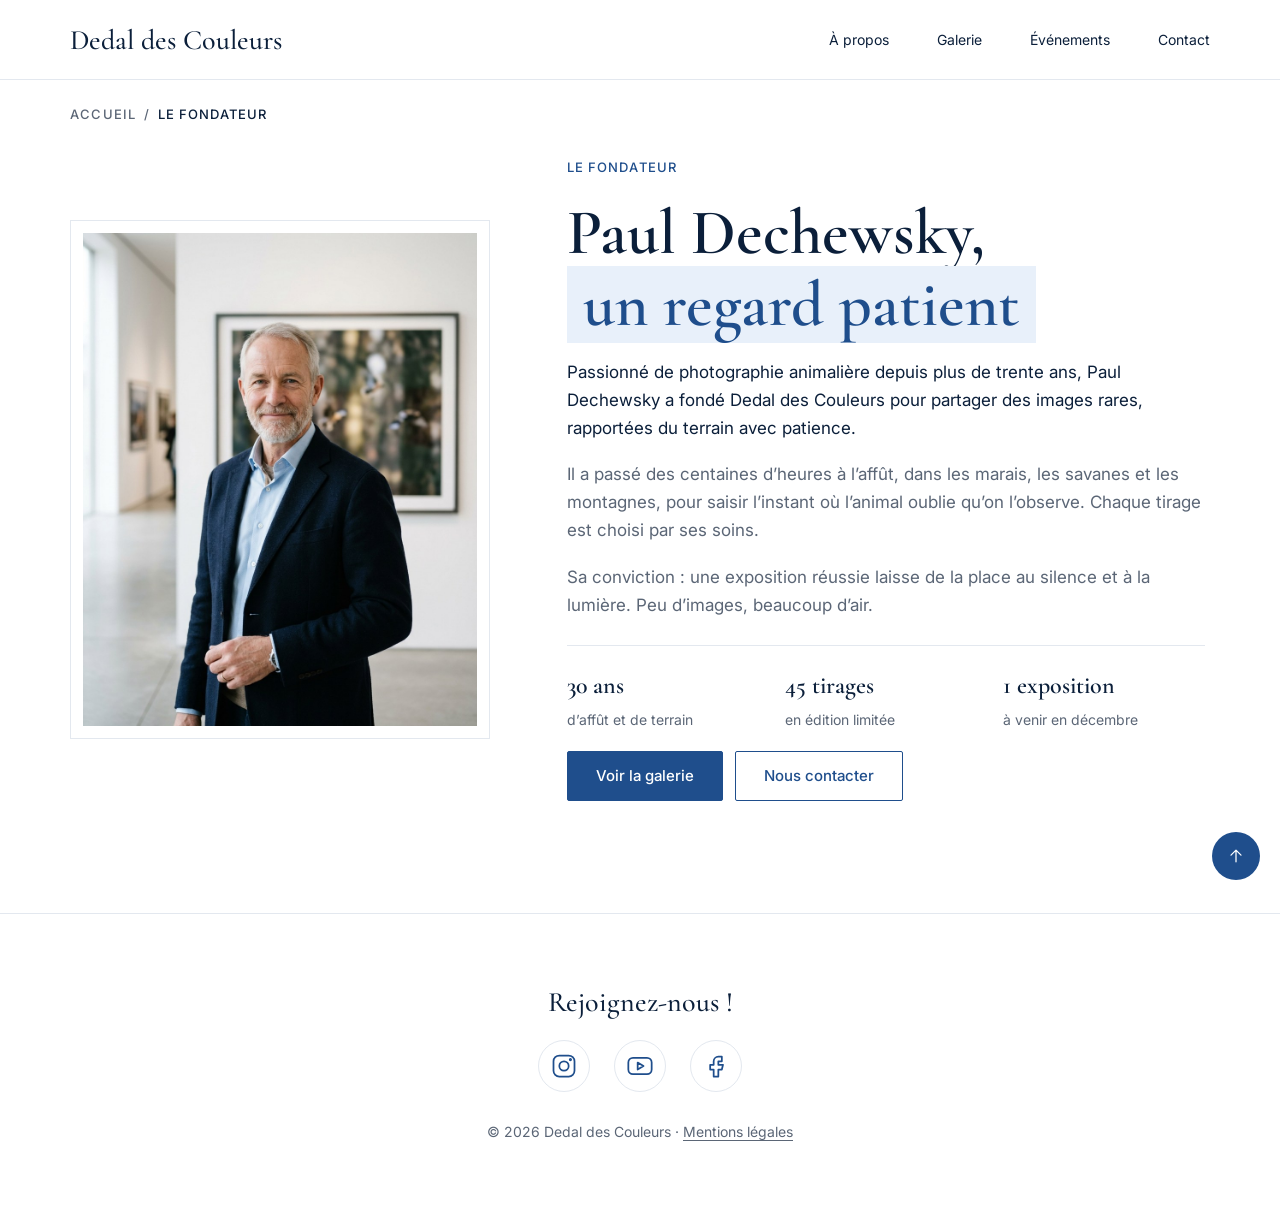
==== fondateur.html @ 8158e6a0 "Add files via upload" ====
<!DOCTYPE html>
<html lang="fr">
<head>
  <meta charset="utf-8">
  <meta name="viewport" content="width=device-width, initial-scale=1">
  <title>Paul Dechewsky, le fondateur · Dedal des Couleurs</title>
  <link rel="canonical" href="https://flo06000.github.io/dedal-des-couleurs/fondateur.html">
  <meta name="description" content="Paul Dechewsky, fondateur de la galerie Dedal des Couleurs : son regard, sa démarche, son exposition à venir.">
  <meta name="theme-color" content="#FFFFFF">
  <meta property="og:title" content="Paul Dechewsky, le fondateur · Dedal des Couleurs">
  <meta property="og:image" content="images/paul-dechewsky.jpg">
  <link rel="icon" href="data:image/svg+xml,%3Csvg%20xmlns='http://www.w3.org/2000/svg'%20viewBox='0%200%2032%2032'%3E%3Crect%20width='32'%20height='32'%20fill='%231F4E8C'/%3E%3Ctext%20x='16'%20y='23'%20font-size='20'%20text-anchor='middle'%20fill='white'%20font-family='Georgia'%3ED%3C/text%3E%3C/svg%3E">
  <link rel="preconnect" href="https://fonts.googleapis.com">
  <link rel="preconnect" href="https://fonts.gstatic.com" crossorigin>
  <link href="https://fonts.googleapis.com/css2?family=Cormorant+Garamond:wght@500;600&family=Inter:wght@400;500&display=swap" rel="stylesheet">
  <!-- 🎨 Le style (couleurs, polices, responsive, effets) est ici, dans cette page -->
  <link rel="stylesheet" href="css/photo.css">
  <link rel="stylesheet" href="css/fondateur.css">
  <script src="js/main.js"></script>
</head>
<body>
  <a class="skip-link" href="#contenu">Aller au contenu</a>
  <div class="progress" aria-hidden="true"></div>

  <header class="site-header">
    <div class="container header-inner">
      <a class="logo" href="index.html#accueil">Dedal des Couleurs</a>
      <a class="menu-toggle" href="#menu" aria-label="Ouvrir le menu"><span></span><span></span><span></span></a>
      <nav id="menu" class="nav" aria-label="Navigation principale">
        <a class="menu-close" href="#contenu" aria-label="Fermer le menu"><svg class="icon" viewBox="0 0 24 24" aria-hidden="true"><path d="M6 6l12 12M18 6L6 18"/></svg></a>
        <ul>
          <li><a href="index.html#a-propos">À propos</a></li>
          <li><a href="index.html#galerie" >Galerie</a></li>
          <li><a href="index.html#evenements">Événements</a></li>
          <li><a href="index.html#contact">Contact</a></li>
        </ul>
      </nav>
    </div>
  </header>

  <main id="contenu">
    <div class="container">
      <nav class="breadcrumb" aria-label="Fil d’Ariane">
        <a href="index.html#fondateur">Accueil</a><span aria-hidden="true">/</span><span aria-current="page">Le fondateur</span>
      </nav>
    </div>

    <section class="section section--detail">
      <div class="container founder">
        <figure class="founder__media">
          <img src="images/paul-dechewsky.jpg" width="928" height="1152" alt="Portrait de Paul Dechewsky dans la galerie">
        </figure>

        <div class="founder__text">
          <p class="label">Le fondateur</p>
          <h1>Paul Dechewsky, <span class="mark">un regard patient</span></h1>
          <p class="lead">Passionné de photographie animalière depuis plus de trente ans, Paul Dechewsky a fondé Dedal des Couleurs pour partager des images rares, rapportées du terrain avec patience.</p>
          <p>Il a passé des centaines d’heures à l’affût, dans les marais, les savanes et les montagnes, pour saisir l’instant où l’animal oublie qu’on l’observe. Chaque tirage est choisi par ses soins.</p>
          <p>Sa conviction : une exposition réussie laisse de la place au silence et à la lumière. Peu d’images, beaucoup d’air.</p>

          <ul class="facts">
            <li><strong>30 ans</strong><span>d’affût et de terrain</span></li>
            <li><strong>45 tirages</strong><span>en édition limitée</span></li>
            <li><strong>1 exposition</strong><span>à venir en décembre</span></li>
          </ul>

          <p class="founder__cta"><a class="btn btn--primary" href="index.html#galerie">Voir la galerie</a> <a class="btn btn--secondary" href="index.html#contact">Nous contacter</a></p>
        </div>
      </div>
    </section>
  </main>

  <footer class="site-footer">
    <div class="container">
      <h3>Rejoignez-nous !</h3>
      <ul class="social">
        <li><a href="#" aria-label="Instagram"><svg class="icon icon--lg" viewBox="0 0 24 24"><rect x="3" y="3" width="18" height="18" rx="5"/><circle cx="12" cy="12" r="4"/><circle cx="17.5" cy="6.5" r=".6"/></svg></a></li>
        <li><a href="#" aria-label="YouTube"><svg class="icon icon--lg" viewBox="0 0 24 24"><rect x="2" y="5" width="20" height="14" rx="4"/><path d="M10 9l5 3-5 3z"/></svg></a></li>
        <li><a href="#" aria-label="Facebook"><svg class="icon icon--lg" viewBox="0 0 24 24"><path d="M14 8h3V4h-3a4 4 0 00-4 4v3H7v4h3v6h4v-6h3l1-4h-4V8z"/></svg></a></li>
      </ul>
      <p class="legal">© 2026 Dedal des Couleurs · <a href="#">Mentions légales</a></p>
    </div>
  </footer>

  <a class="to-top" href="#top" aria-label="Retour en haut"><svg class="icon" viewBox="0 0 24 24" aria-hidden="true"><path d="M12 19V5M6 11l6-6 6 6"/></svg></a>

</body>
</html>
---- css/photo.css ----
/* ==========================================================================
   DEDAL DES COULEURS — feuille de style
   Direction artistique : "Lumière & Horizon" (fond blanc, touches de bleu)
   --------------------------------------------------------------------------
   Sommaire
   1. Variables de la charte graphique
   2. Base
   3. Composants (boutons, tags, icônes)
   4. En-tête et navigation
   5. Sections de la page d'accueil
   6. Page détail d'une photographie
   7. Pied de page, retour en haut, barre de progression
   8. Animations
   9. MEDIA QUERIES (responsive)
   ========================================================================== */

/* ---------- 1. VARIABLES ---------- */
:root {
  /* Couleurs */
  --white: #FFFFFF;
  --brume: #F6F9FD;
  --nuit: #0B1F3A;
  --blue: #1F4E8C;
  --sky: #A9C4E8;
  --pale: #E8F0FA;
  --grey: #5B6676;
  --line: #E3E8EF;
  --error: #B42318;

  /* Typographies */
  --font-title: "Cormorant Garamond", "Cormorant", Georgia, "Times New Roman", serif;
  --font-text: "Inter", system-ui, -apple-system, "Segoe UI", Roboto, Helvetica, Arial, sans-serif;

  /* Tailles fluides (min, valeur qui s'adapte à l'écran, max) */
  --fs-h1: clamp(2.5rem, 1.6rem + 3.6vw, 4rem);      /* 40 → 64 px */
  --fs-h2: clamp(1.75rem, 1.2rem + 2.2vw, 2.5rem);   /* 28 → 40 px */
  --fs-h3: clamp(1.375rem, 1.15rem + 0.9vw, 1.75rem);/* 22 → 28 px */
  --fs-body: clamp(1rem, 0.96rem + 0.15vw, 1.0625rem);/* 16 → 17 px */

  /* Espacements (échelle de la charte : 4 8 16 24 32 48 64 96 128) */
  --pad: clamp(20px, 5.5vw, 80px);                   /* marges latérales */
  --section-y: clamp(56px, 9vw, 112px);              /* espace vertical des sections */
  --header-h: 64px;

  --ease: cubic-bezier(.22, .61, .36, 1);
}

/* ---------- 2. BASE ---------- */
*, *::before, *::after { box-sizing: border-box; }

html {
  scroll-behavior: auto;   /* saut direct à la section, sans défilement animé */
  -webkit-text-size-adjust: 100%;
}

body {
  margin: 0;
  background: var(--white);
  color: var(--nuit);
  font-family: var(--font-text);
  font-size: var(--fs-body);
  line-height: 1.65;
  text-rendering: optimizeLegibility;
}
body:has(#menu:target) { overflow: hidden; }
.sr-only { position: absolute; width: 1px; height: 1px; margin: -1px; padding: 0; overflow: hidden; clip-path: inset(50%); white-space: nowrap; border: 0; }

img { display: block; max-width: 100%; height: auto; }
a { color: inherit; text-decoration: none; }
ul { margin: 0; padding: 0; list-style: none; }
h1, h2, h3, p, figure, dl, dd { margin: 0; }
button, input, textarea, label { font: inherit; color: inherit; }
button { cursor: pointer; }
mark { background: var(--pale); color: var(--blue); padding: 0 .35em; }

h1, h2, h3 {
  font-family: var(--font-title);
  font-weight: 500;
  line-height: 1.12;
  color: var(--nuit);
  text-wrap: balance;
}
h1 { font-size: var(--fs-h1); font-weight: 600; }
h2 { font-size: var(--fs-h2); }
h3 { font-size: var(--fs-h3); line-height: 1.2; }

:focus-visible { outline: 2px solid var(--blue); outline-offset: 3px; }

.container { width: min(100% - 2 * var(--pad), 1280px); margin-inline: auto; }

.label {
  font-size: .8125rem;
  font-weight: 500;
  letter-spacing: .08em;
  text-transform: uppercase;
  color: var(--blue);
}
.label--grey { color: var(--grey); }

.lead { max-width: 62ch; color: var(--grey); }
.center { display: flex; justify-content: center; margin-top: clamp(32px, 5vw, 56px); }

.skip-link {
  position: fixed; left: 16px; top: -60px; z-index: 300;
  background: var(--blue); color: var(--white); padding: 10px 16px; border-radius: 2px;
  transition: top .2s;
}
.skip-link:focus { top: 16px; }

/* ---------- 3. COMPOSANTS ---------- */
.icon {
  width: 20px; height: 20px; flex: none;
  fill: none; stroke: currentColor; stroke-width: 1.5;
  stroke-linecap: round; stroke-linejoin: round;
}
.icon--lg { width: 28px; height: 28px; }
.icon--xl { width: 48px; height: 48px; stroke-width: 1.25; }

/* Boutons : le fond se remplit en glissant au survol */
.btn {
  display: inline-flex; align-items: center; justify-content: center; gap: 12px;
  padding: 14px 28px;
  border: 1px solid var(--blue);
  border-radius: 2px;
  font-size: .9375rem; font-weight: 500; line-height: 20px;
  background-repeat: no-repeat; background-position: left center; background-size: 0% 100%;
  transition: background-size .45s var(--ease), color .3s, border-color .3s;
}
.btn .icon { transition: transform .35s var(--ease); }
.btn--primary {
  background-color: var(--blue); color: var(--white);
  background-image: linear-gradient(var(--nuit), var(--nuit));
}
.btn--secondary {
  background-color: transparent; color: var(--blue);
  background-image: linear-gradient(var(--blue), var(--blue));
}
.btn--block { width: 100%; }

/* Tags de filtre */
.filters { display: flex; flex-wrap: wrap; gap: 8px; margin-bottom: clamp(32px, 5vw, 48px); }
.tag {
  padding: 8px 12px;
  background: var(--white); color: var(--grey);
  border: 1px solid var(--line); border-radius: 2px;
  font-size: .8125rem; line-height: 22px;
  transition: color .25s, border-color .25s, background-color .25s;
}
.tag { display: inline-block; cursor: pointer; }
#f-all:checked ~ .filters [for="f-all"],
#f-oiseaux:checked ~ .filters [for="f-oiseaux"],
#f-mammiferes:checked ~ .filters [for="f-mammiferes"],
#f-savane:checked ~ .filters [for="f-savane"],
#f-montagne:checked ~ .filters [for="f-montagne"] { background: var(--pale); border-color: var(--sky); color: var(--blue); }
.sr-only:focus-visible ~ .filters .tag { outline-offset: 2px; }
#f-all:focus-visible ~ .filters [for="f-all"],
#f-oiseaux:focus-visible ~ .filters [for="f-oiseaux"],
#f-mammiferes:focus-visible ~ .filters [for="f-mammiferes"],
#f-savane:focus-visible ~ .filters [for="f-savane"],
#f-montagne:focus-visible ~ .filters [for="f-montagne"],
#more:focus-visible ~ .center .btn { outline: 2px solid var(--blue); }

/* Filtrage de la galerie en CSS pur : on masque les cartes qui ne sont pas dans la catégorie choisie */
#f-oiseaux:checked ~ .grid .card:not(.c-oiseaux),
#f-mammiferes:checked ~ .grid .card:not(.c-mammiferes),
#f-savane:checked ~ .grid .card:not(.c-savane),
#f-montagne:checked ~ .grid .card:not(.c-montagne) { display: none; }

/* Les 3 dernières photos sont cachées jusqu'au clic sur « Voir toute la galerie » (ou si on filtre) */
.is-extra { display: none; }
#more:checked ~ .grid .is-extra,
#f-oiseaux:checked ~ .grid .is-extra.c-oiseaux,
#f-mammiferes:checked ~ .grid .is-extra.c-mammiferes,
#f-savane:checked ~ .grid .is-extra.c-savane,
#f-montagne:checked ~ .grid .is-extra.c-montagne { display: block; }
#f-all:not(:checked) ~ .center { display: none; }
.more-less { display: none; }
#more:checked ~ .center .more-all { display: none; }
#more:checked ~ .center .more-less { display: inline; }
.btn { cursor: pointer; }

/* ---------- 4. EN-TÊTE ET NAVIGATION ---------- */
.site-header {
  --hh: var(--header-h);
  position: sticky; top: 0; z-index: 100;
}
.site-header::before {            /* fond flouté (en pseudo-élément pour ne pas casser le menu mobile) */
  content: ""; position: absolute; inset: 0; z-index: -1;
  background: rgba(255, 255, 255, .92);
  -webkit-backdrop-filter: blur(10px); backdrop-filter: blur(10px);
  border-bottom: 1px solid var(--line);
}
.header-inner {
  display: flex; align-items: center; justify-content: space-between;
  height: var(--hh); transition: height .35s var(--ease);
}
.logo { position: relative; z-index: 110; font-family: var(--font-title); font-size: var(--fs-h3); font-weight: 500; color: var(--nuit); line-height: 1; }

.nav ul { display: flex; flex-direction: column; align-items: center; gap: 12px; }
.nav a {
  position: relative; display: inline-block; padding: 6px 0;
  font-size: .875rem; color: var(--nuit);
  transition: color .25s;
}
.nav a::after {                    /* soulignement bleu qui se dessine */
  content: ""; position: absolute; left: 0; right: 0; bottom: 0; height: 2px;
  background: var(--blue);
  transform: scaleX(0); transform-origin: left; transition: transform .4s var(--ease);
}
.nav a[aria-current] { color: var(--blue); }
.nav a[aria-current]::after { transform: scaleX(1); }

.menu-toggle {
  display: block; position: relative; z-index: 110;
  width: 44px; height: 44px; padding: 0;
}
.menu-toggle span {
  position: absolute; left: 10px; right: 10px; height: 1.5px; background: var(--nuit);
}
.menu-toggle span:nth-child(1) { top: 15px; }
.menu-toggle span:nth-child(2) { top: 21px; }
.menu-toggle span:nth-child(3) { top: 27px; }
/* Menu plein écran (mobile) : s'ouvre avec le lien #menu */
.nav {
  position: fixed; inset: 0; z-index: 120;
  display: none; align-items: center; justify-content: center;
  padding: calc(var(--header-h) + 24px) var(--pad) 48px;
  background: var(--white);
  overflow-y: auto;
}
.nav:target { display: flex; animation: fade .3s ease both; }
.nav .menu-close {
  display: grid; place-items: center; position: absolute; top: 10px; right: var(--pad);
  width: 44px; height: 44px; border: 1px solid var(--line); border-radius: 50%;
}
.nav a:not(.menu-close) {
  font-family: var(--font-title); font-size: clamp(2rem, 8vw, 2.75rem); font-weight: 500; padding: 8px 0;
}
.nav:target li { animation: fadeUp .5s var(--ease) both; }
.nav:target li:nth-child(2) { animation-delay: .07s; }
.nav:target li:nth-child(3) { animation-delay: .14s; }
.nav:target li:nth-child(4) { animation-delay: .21s; }
.nav .menu-close::after { display: none; }

/* ---------- 5. SECTIONS DE LA PAGE D'ACCUEIL ---------- */
section[id] { scroll-margin-top: 64px; }
.section { padding-block: var(--section-y); }
.section--tint { background: var(--brume); }

.section-head { margin-bottom: clamp(24px, 3vw, 32px); }
.section-head .rule { display: block; width: 40px; height: 2px; margin-top: 16px; background: var(--blue); }
.section-head--inline { margin-bottom: clamp(32px, 5vw, 48px); }
.section-head + .lead { margin-top: 0; margin-bottom: clamp(32px, 5vw, 48px); }

/* Hero */
.hero {
  position: relative; display: flex; align-items: flex-end;
  height: 70svh; min-height: 480px; max-height: 860px;
  overflow: hidden; background: var(--pale);
}
.hero__img {
  position: absolute; inset: 0; width: 100%; height: 100%; object-fit: cover;
  animation: kenburns 22s ease-in-out infinite alternate;
  will-change: transform;
}
/* Voile blanc pour garder le titre lisible, quelle que soit la photo.
   Si ta photo est très sombre, augmente les valeurs d'opacité (.95 / .6). */
.hero__veil {
  position: absolute; inset: 0;
  background:
    linear-gradient(to top, rgba(255,255,255,.95) 0%, rgba(255,255,255,.6) 38%, rgba(255,255,255,0) 72%);
}
.hero__content { position: relative; padding-bottom: clamp(40px, 8vw, 80px); }
.hero__content .label { margin-bottom: 16px; }
.hero__content h1 { margin-bottom: 32px; }
.hero__content .btn { width: 100%; }

.hero__scroll {
  display: none; position: absolute; right: var(--pad); bottom: 40px;
  width: 24px; height: 40px; border: 1.5px solid var(--blue); border-radius: 14px;
}
.hero__scroll span {
  position: absolute; left: 50%; top: 8px; width: 3px; height: 8px; margin-left: -1.5px;
  background: var(--blue); border-radius: 2px; animation: wheel 1.8s ease-in-out infinite;
}

/* À propos */
.pillars { display: grid; grid-template-columns: 1fr; gap: 40px; text-align: center; }
.pillar { display: flex; flex-direction: column; align-items: center; gap: 16px; }
.pillar .icon { color: var(--blue); transition: transform .5s var(--ease); }
.pillar h3 { margin-top: 4px; }
.pillar p { color: var(--grey); max-width: 34ch; }

/* Galerie */
.grid {
  display: grid; grid-template-columns: 1fr;
  gap: clamp(32px, 4vw, 48px) 24px; align-items: start;
}
.card a { display: block; }
.card__media {
  position: relative; overflow: hidden; margin-bottom: 16px; background: var(--pale);
}
.card--landscape .card__media, .card--portrait .card__media { aspect-ratio: 5 / 4; }
/* Les photos en hauteur sont présentées sur passe-partout bleu pâle, sans recadrage */
.card--portrait .card__media img { object-fit: contain; }
.card__media img {
  width: 100%; height: 100%; object-fit: cover;
  transition: transform 1s var(--ease);
}
.card__chip {
  position: absolute; left: 16px; bottom: 16px;
  padding: 8px 14px; background: var(--white); color: var(--blue);
  font-size: .8125rem; font-weight: 500; letter-spacing: .02em;
  opacity: 0; transform: translateY(8px);
  transition: opacity .35s, transform .35s var(--ease);
}
.card__title { transition: color .3s; }
.card__meta {
  margin-top: 4px; font-size: .8125rem; font-weight: 500;
  letter-spacing: .08em; text-transform: uppercase; color: var(--grey);
}

/* Événements */
.events { display: grid; grid-template-columns: 1fr; gap: clamp(24px, 3vw, 32px); align-items: start; }
.event { overflow: hidden; background: var(--brume); border: 1px solid var(--line); }
.event__media { overflow: hidden; aspect-ratio: 3 / 2; background: var(--pale); }
.event__media img { width: 100%; height: 100%; object-fit: cover; transition: transform 1s var(--ease); }
.event__body { padding: 24px; display: grid; gap: 8px; }
.event__body p { color: var(--grey); font-size: .875rem; }
.event__date { display: flex; align-items: center; gap: 8px; color: var(--nuit) !important; font-weight: 500; }
.event__date .icon { color: var(--blue); }

/* Contact */
.contact { display: grid; grid-template-columns: 1fr; gap: clamp(32px, 6vw, 96px); align-items: start; }
.contact__info { display: grid; gap: 24px; }
.contact__info li { display: flex; align-items: center; gap: 16px; }
.contact__info a { transition: color .25s; }
.bubble {
  display: grid; place-items: center; width: 48px; height: 48px; flex: none;
  border-radius: 50%; background: var(--pale); color: var(--blue);
  transition: background-color .3s, color .3s, transform .4s var(--ease);
}

.form { display: grid; gap: 20px; }
.form h3 { margin-bottom: 4px; }
.field { display: grid; gap: 6px; }
.field label { font-size: .8125rem; font-weight: 500; letter-spacing: .08em; text-transform: uppercase; color: var(--grey); }
.field input, .field textarea {
  width: 100%; padding: 14px 16px;
  background: var(--white); border: 1px solid var(--line); border-radius: 2px;
  font-size: 1rem; /* 16 px minimum : évite le zoom automatique sur iPhone */
  transition: border-color .25s, box-shadow .25s;
}
.field textarea { resize: vertical; min-height: 140px; }
.field input:focus, .field textarea:focus {
  outline: none; border-color: var(--blue); box-shadow: 0 0 0 3px var(--pale);
}
.field input:user-invalid, .field textarea:user-invalid { border-color: var(--error); box-shadow: 0 0 0 3px #FBE9E7; }
.form .btn { justify-self: stretch; }
.center .btn { width: 100%; }

/* ---------- 6. PAGE DÉTAIL D'UNE PHOTOGRAPHIE ---------- */
.breadcrumb {
  display: flex; flex-wrap: wrap; gap: 8px; padding-block: 24px 0;
  font-size: .6875rem; font-weight: 500; letter-spacing: .08em; text-transform: uppercase; color: var(--grey);
}
.breadcrumb a { transition: color .25s; }
.breadcrumb [aria-current] { color: var(--nuit); }
.section--detail { padding-top: clamp(24px, 3vw, 32px); }

.detail { display: grid; grid-template-columns: 1fr; gap: clamp(32px, 4vw, 48px); align-items: start; }
.detail__media { background: var(--pale); }
.detail__zoom { position: relative; display: block; width: 100%; cursor: zoom-in; overflow: hidden; }
.detail__zoom img {
  display: block; margin-inline: auto; width: auto; max-width: 100%; max-height: 78svh; height: auto;
  transition: transform 1s var(--ease);
}
.detail__zoom-chip {
  position: absolute; right: 16px; bottom: 16px; display: inline-flex; align-items: center; gap: 8px;
  padding: 8px 14px; background: var(--white); color: var(--blue); font-size: .8125rem; font-weight: 500;
  opacity: 0; transform: translateY(8px); transition: opacity .35s, transform .35s var(--ease);
}
.detail__info { display: grid; gap: 20px; position: static; top: 96px; }
.detail__info h1 { font-size: var(--fs-h2); }
.specs { margin: 8px 0 4px; }
.specs div { display: flex; justify-content: space-between; gap: 16px; padding: 12px 0; border-bottom: 1px solid var(--line); }
.specs dt { font-size: .875rem; color: var(--grey); }
.specs dd { font-size: .875rem; text-align: right; }

.pager { display: flex; flex-direction: column; align-items: flex-start; justify-content: space-between; gap: 16px; padding-top: 32px; font-size: .875rem; color: var(--blue); }
.pager a { position: relative; padding-block: 4px; }
.pager a::after {
  content: ""; position: absolute; left: 0; right: 0; bottom: 0; height: 1px; background: currentColor;
  transform: scaleX(0); transform-origin: left; transition: transform .4s var(--ease);
}
.similar { display: grid; grid-template-columns: repeat(2, 1fr); gap: 16px; }
.similar .card__title { font-size: 1.125rem; }
.similar .card__meta { font-size: .6875rem; }

/* Photo en grand (lightbox) : s'ouvre quand l'adresse se termine par #zoom (:target) */
.lightbox {
  display: none; position: fixed; inset: 0; z-index: 300;
  place-items: center; background: rgba(255, 255, 255, .98);
}
.lightbox:target { display: grid; animation: fade .3s ease both; }
.lightbox__bg { position: absolute; inset: 0; cursor: zoom-out; }
.lightbox img { position: relative; max-width: 100vw; max-height: 80vh; object-fit: contain; pointer-events: none; }
.lightbox__close {
  position: absolute; top: 20px; right: 20px; width: 48px; height: 48px;
  display: grid; place-items: center; border: 1px solid var(--line); border-radius: 50%;
  background: var(--white); color: var(--nuit); transition: background-color .3s, color .3s, transform .4s var(--ease);
}

/* ---------- 7. PIED DE PAGE, RETOUR EN HAUT, PROGRESSION ---------- */
.site-footer { padding-block: clamp(48px, 7vw, 72px); border-top: 1px solid var(--line); text-align: center; }
.site-footer h3 { margin-bottom: 20px; }
.social { display: flex; justify-content: center; gap: 16px; }
.social a {
  display: grid; place-items: center; width: 52px; height: 52px; border-radius: 50%;
  border: 1px solid var(--line); color: var(--blue);
  transition: background-color .3s, color .3s, border-color .3s, transform .4s var(--ease);
}
.legal { margin-top: 28px; font-size: .875rem; color: var(--grey); }
.legal a { text-decoration: underline; text-underline-offset: 3px; }

.to-top {
  position: fixed; right: 16px; bottom: 16px; z-index: 90;
  display: grid; place-items: center; width: 48px; height: 48px; border-radius: 50%;
  background: var(--blue); color: var(--white);
  transition: background-color .3s;
}

.progress {
  position: fixed; top: 0; left: 0; right: 0; height: 2px; z-index: 200;
  background: var(--blue); transform: scaleX(0); transform-origin: left;
}

/* ---------- 8. ANIMATIONS ---------- */
@keyframes kenburns { from { transform: scale(1); } to { transform: scale(1.08); } }
@keyframes wheel { 0% { opacity: 0; transform: translateY(0); } 40% { opacity: 1; } 100% { opacity: 0; transform: translateY(14px); } }
@keyframes fadeUp { from { opacity: 0; transform: translateY(24px); } to { opacity: 1; transform: none; } }
@keyframes pop { from { opacity: 0; transform: translateY(16px) scale(.98); } to { opacity: 1; transform: none; } }
@keyframes fade { from { opacity: 0; } to { opacity: 1; } }

/* Le texte du hero apparaît en cascade au chargement (animation CSS, "both" = invisible pendant le délai) */
.hero__content > * { animation: fadeUp .9s var(--ease) both; }
.hero__content > :nth-child(1) { animation-delay: .15s; }
.hero__content > :nth-child(2) { animation-delay: .3s; }
.hero__content > :nth-child(3) { animation-delay: .5s; }

/* Apparition au scroll : js/main.js ajoute .is-visible quand l'élément entre à l'écran.
   Sans JavaScript, tout reste visible (la classe .js n'est posée que si le script tourne). */
@keyframes reveal { from { opacity: 0; transform: translateY(28px); } to { opacity: 1; transform: none; } }
@keyframes drawRule { from { width: 0; } to { width: 40px; } }
.js .reveal:not(.is-visible) { opacity: 0; }
.js .reveal.is-visible { animation: reveal .8s var(--ease) backwards; }
.js .section-head.is-visible .rule { animation: drawRule .8s var(--ease) .2s backwards; }

/* Tous les textes changent de couleur au survol */
h1, h2, h3, p, dt, dd, li, .label, mark, .logo, .field label, .legal, .lead { transition: color .3s; }
.hero__content .btn { transition: background-size .45s var(--ease), color .3s, border-color .3s; }

/* Effets au survol — uniquement avec une souris (pas sur écran tactile) */
@media (hover: hover) {
  h1:hover, h2:hover, h3:hover, p:hover, dt:hover, dd:hover, li:hover,
  .label:hover, .lead:hover, .logo:hover, .field label:hover, .legal:hover,
  .card__meta:hover, .event__body p:hover, .breadcrumb span:hover { color: var(--blue) !important; }
  .event__date:hover { color: var(--blue) !important; }
  mark:hover { background: var(--blue); color: var(--white) !important; }
  .btn:hover { background-size: 100% 100%; }
  .btn--primary:hover { border-color: var(--nuit); }
  .btn--secondary:hover { color: var(--white); }
  .btn:hover .icon { transform: translateX(4px); }
  .tag:hover { color: var(--blue); border-color: var(--sky); }
  .nav a:hover { color: var(--blue); }
  .nav a:hover::after { transform: scaleX(1); }
  .pillar:hover .icon { transform: translateY(-6px); }
  .card:hover .card__media img { transform: scale(1.06); }
  .card:hover .card__chip { opacity: 1; transform: none; }
  .card:hover .card__title { color: var(--blue); }
  .event:hover { transform: translateY(-6px); border-color: var(--sky); }
  .event:hover .event__media img { transform: scale(1.06); }
  .contact__info li:hover .bubble { background: var(--blue); color: var(--white); transform: scale(1.08); }
  .contact__info a:hover { color: var(--blue); }
  .detail__zoom:hover img { transform: scale(1.03); }
  .detail__zoom:hover .detail__zoom-chip { opacity: 1; transform: none; }
  .pager a:hover::after { transform: scaleX(1); }
  .breadcrumb a:hover { color: var(--blue); }
  .social a:hover { background: var(--blue); color: var(--white); border-color: var(--blue); transform: translateY(-4px); }
  .legal a:hover { color: var(--blue); }
  .to-top:hover { background: var(--nuit); }
  .lightbox__close:hover { background: var(--blue); color: var(--white); transform: rotate(90deg); }
}

/* ==========================================================================
   9. RESPONSIVE — MOBILE D'ABORD (min-width)
   ========================================================================== */

/* Mobile d'abord : les styles de base ci-dessus sont ceux du téléphone ;
   chaque bloc ci-dessous ajoute ce qui change à partir d'une largeur (min-width). */

/* Grand téléphone (≥ 401 px) */
@media (min-width: 401px) {
  .tag { padding: 8px 16px; font-size: .875rem; }
  .pager { flex-direction: row; align-items: normal; }
  .social { gap: 24px; }
  .breadcrumb { font-size: .8125rem; }
}

/* Grand mobile / tablette (≥ 641 px) */
@media (min-width: 641px) {
  .hero { height: calc(100svh - var(--header-h)); min-height: 520px; }

  .hero__content .btn { width: auto; }
  .center .btn { width: auto; }
  .form .btn { justify-self: start; }
  .pillars { grid-template-columns: repeat(3, 1fr); gap: 24px; }
  .grid { grid-template-columns: repeat(2, 1fr); }
  .events { grid-template-columns: repeat(2, 1fr); }
  .contact__info { grid-template-columns: repeat(auto-fit, minmax(220px, 1fr)); }
  .similar { gap: 24px; }
  .similar .card__title { font-size: var(--fs-h3); }
  .similar .card__meta { font-size: .8125rem; }
  .to-top { right: 20px; bottom: 20px; }
  .lightbox img { max-width: 94vw; max-height: 88vh; }
}

/* Tablette en paysage / petit desktop (≥ 901 px) : menu horizontal, grilles larges */
@media (min-width: 901px) {
  :root { --header-h: 80px; }
  .menu-toggle { display: none; }
  .nav, .nav:target {
    position: static; inset: auto; z-index: auto; display: block;
    padding: 0; background: transparent; overflow: visible; animation: none;
  }
  .nav .menu-close { display: none; }
  .nav ul { flex-direction: row; align-items: stretch; gap: 32px; }
  .nav a:not(.menu-close) { font-family: inherit; font-size: .875rem; font-weight: inherit; padding: 6px 0; }
  .nav:target li { animation: none; }
  .pillars { gap: clamp(32px, 5vw, 64px); }
  .grid { grid-template-columns: repeat(3, 1fr); }
  .contact { grid-template-columns: 1fr 1.1fr; }
  .contact__info { grid-template-columns: 1fr; }
  .detail { grid-template-columns: minmax(0, 1.5fr) minmax(0, 1fr); }
  .detail__info { position: sticky; }
  .hero__scroll { display: block; }
}

/* Desktop (≥ 1101 px) */
@media (min-width: 1101px) {
  .nav ul { gap: 48px; }
  .contact { grid-template-columns: 1fr 1.2fr; }
  .detail { grid-template-columns: minmax(0, 1.9fr) minmax(0, 1fr); }
  .similar { grid-template-columns: repeat(4, 1fr); }
}

/* Très grands écrans */
@media (min-width: 1600px) {
  :root { --fs-body: 1.125rem; }
  .hero { max-height: 920px; }
}

/* Téléphone tenu en paysage : peu de hauteur */
@media (max-height: 500px) and (orientation: landscape) {
  .hero { height: auto; min-height: 420px; }
  .nav { align-items: flex-start; }
}

/* Écrans tactiles : pas d'effet de survol */
@media (hover: none) {
  .card__chip { display: none; }
}

/* Accessibilité : si l'utilisateur a demandé moins d'animations */
@media (prefers-reduced-motion: reduce) {
  html { scroll-behavior: auto; }
  *, *::before, *::after { animation: none !important; transition: none !important; }
  .reveal, .hero__content > * { opacity: 1 !important; transform: none !important; }
  .section-head .rule { width: 40px !important; }
}

/* Impression */
@media print {
  .site-header, .to-top, .progress, .hero__scroll, .filters, .menu-toggle { display: none !important; }
  .reveal { opacity: 1 !important; transform: none !important; }
  .lightbox { display: none !important; }
  body { color: #000; }
}
---- css/fondateur.css ----
/* Page « Le fondateur » — présentation de Paul Dechewsky */
.founder { display: grid; grid-template-columns: 1fr; gap: clamp(32px, 6vw, 88px); align-items: center; }
.founder__media { max-width: 360px; margin: 0; padding: 12px; border: 1px solid var(--line); background: var(--white); }
.founder__media img { display: block; width: 100%; height: auto; aspect-ratio: 4 / 5; object-fit: cover; }
.founder__text { display: grid; gap: 18px; max-width: 58ch; }
.founder__text p { color: var(--grey); }
.founder__text .lead { color: var(--nuit); }
.founder__text .label { color: var(--blue); }
.mark { background: var(--pale); color: var(--blue); padding: 0 .25em; }
.facts { list-style: none; margin: 8px 0 0; padding: 20px 0 0; border-top: 1px solid var(--line); display: grid; grid-template-columns: 1fr; gap: 16px; }
.facts strong { display: block; font-family: var(--font-title); font-size: 1.5rem; font-weight: 600; color: var(--nuit); }
.facts span { font-size: .875rem; color: var(--grey); }
.founder__cta { display: flex; flex-wrap: wrap; gap: 12px; }
.founder__cta .btn { width: 100%; }
@media (min-width: 521px) { .facts { grid-template-columns: repeat(3, 1fr); } .founder__cta .btn { width: auto; } }
@media (min-width: 901px) { .founder { grid-template-columns: minmax(260px, 420px) 1fr; } .founder__media { max-width: none; } }
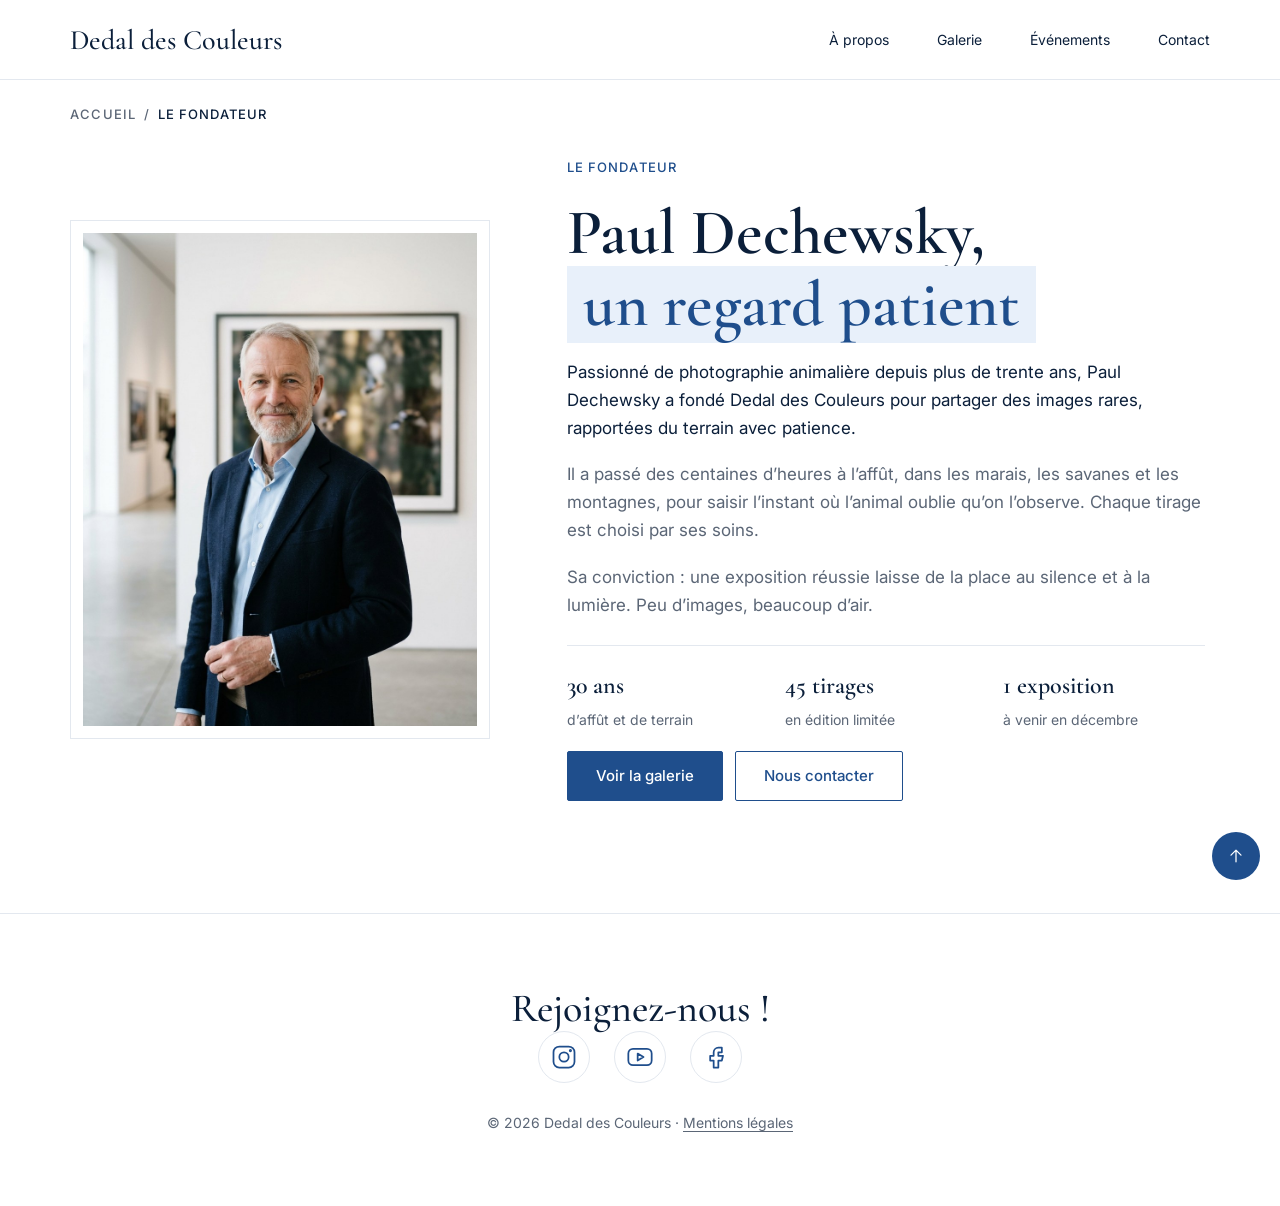
==== commit 62463951: "Change footer heading from h3 to h2" ====
--- a/fondateur.html
+++ b/fondateur.html
@@ -72,7 +72,7 @@
 
   <footer class="site-footer">
     <div class="container">
-      <h3>Rejoignez-nous !</h3>
+      <h2>Rejoignez-nous !</h2>
       <ul class="social">
         <li><a href="#" aria-label="Instagram"><svg class="icon icon--lg" viewBox="0 0 24 24"><rect x="3" y="3" width="18" height="18" rx="5"/><circle cx="12" cy="12" r="4"/><circle cx="17.5" cy="6.5" r=".6"/></svg></a></li>
         <li><a href="#" aria-label="YouTube"><svg class="icon icon--lg" viewBox="0 0 24 24"><rect x="2" y="5" width="20" height="14" rx="4"/><path d="M10 9l5 3-5 3z"/></svg></a></li>
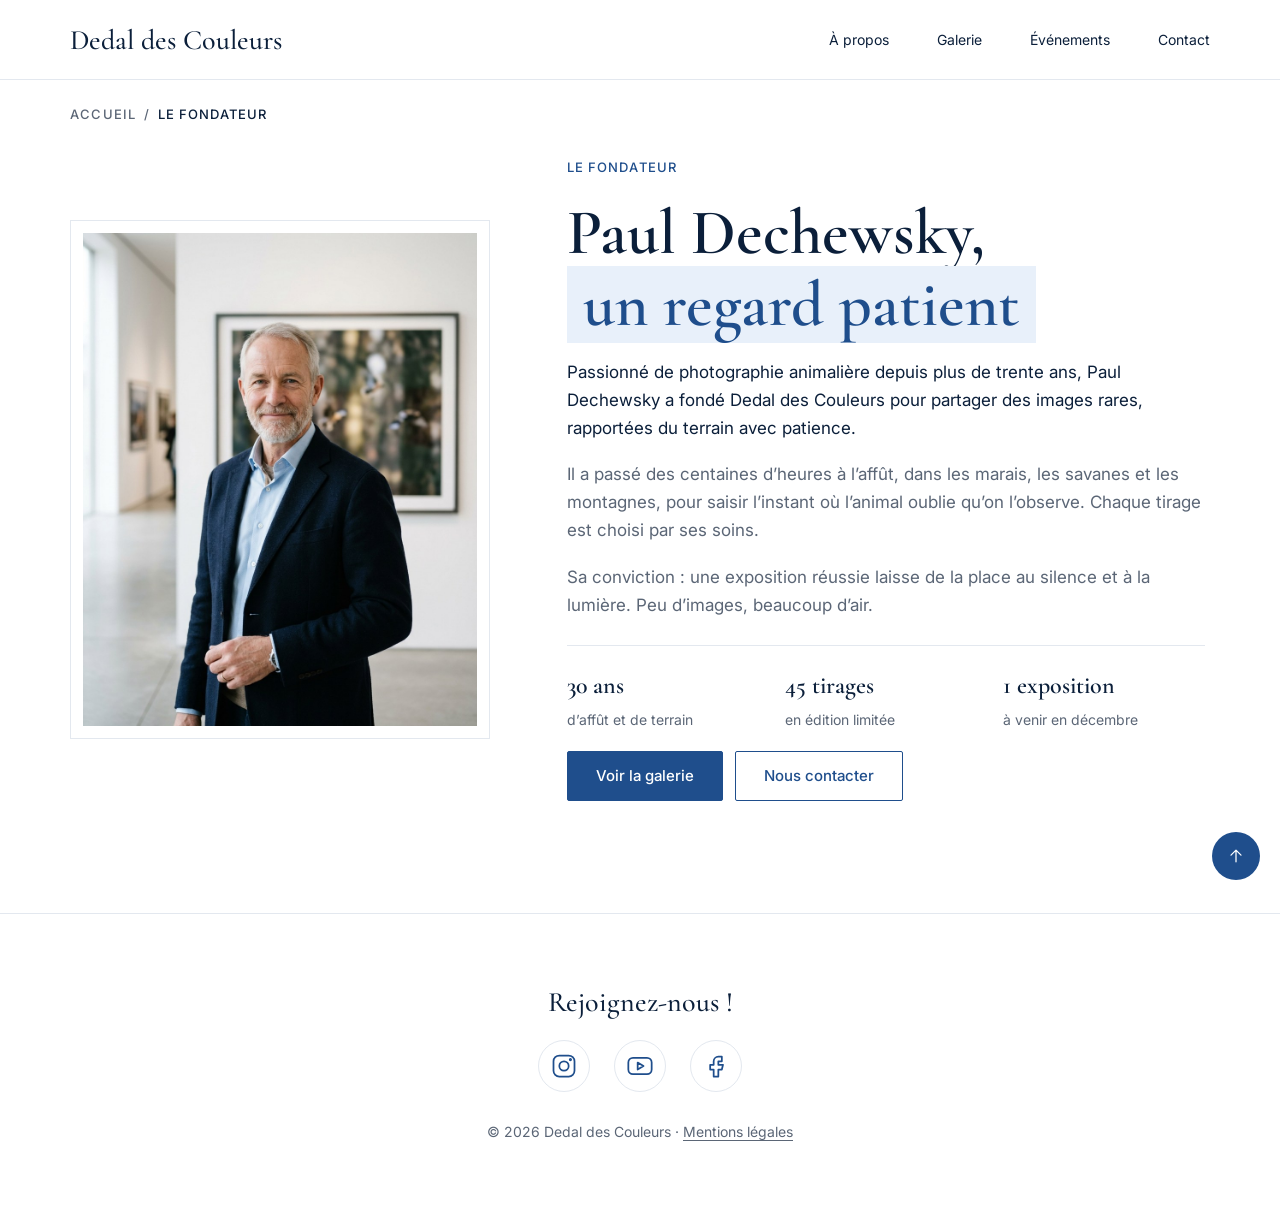
==== commit 686f0b4c: "ajout de commentaires pour se repérer" ====
--- a/fondateur.html
+++ b/fondateur.html
@@ -13,7 +13,6 @@
   <link rel="preconnect" href="https://fonts.googleapis.com">
   <link rel="preconnect" href="https://fonts.gstatic.com" crossorigin>
   <link href="https://fonts.googleapis.com/css2?family=Cormorant+Garamond:wght@500;600&family=Inter:wght@400;500&display=swap" rel="stylesheet">
-  <!-- 🎨 Le style (couleurs, polices, responsive, effets) est ici, dans cette page -->
   <link rel="stylesheet" href="css/photo.css">
   <link rel="stylesheet" href="css/fondateur.css">
   <script src="js/main.js"></script>
--- a/css/fondateur.css
+++ b/css/fondateur.css
@@ -1,4 +1,3 @@
-/* Page « Le fondateur » — présentation de Paul Dechewsky */
 .founder { display: grid; grid-template-columns: 1fr; gap: clamp(32px, 6vw, 88px); align-items: center; }
 .founder__media { max-width: 360px; margin: 0; padding: 12px; border: 1px solid var(--line); background: var(--white); }
 .founder__media img { display: block; width: 100%; height: auto; aspect-ratio: 4 / 5; object-fit: cover; }
@@ -14,3 +13,4 @@
 .founder__cta .btn { width: 100%; }
 @media (min-width: 521px) { .facts { grid-template-columns: repeat(3, 1fr); } .founder__cta .btn { width: auto; } }
 @media (min-width: 901px) { .founder { grid-template-columns: minmax(260px, 420px) 1fr; } .founder__media { max-width: none; } }
+.site-footer h2 { font-size: var(--fs-h3); line-height: 1.2; margin-bottom: 20px; }
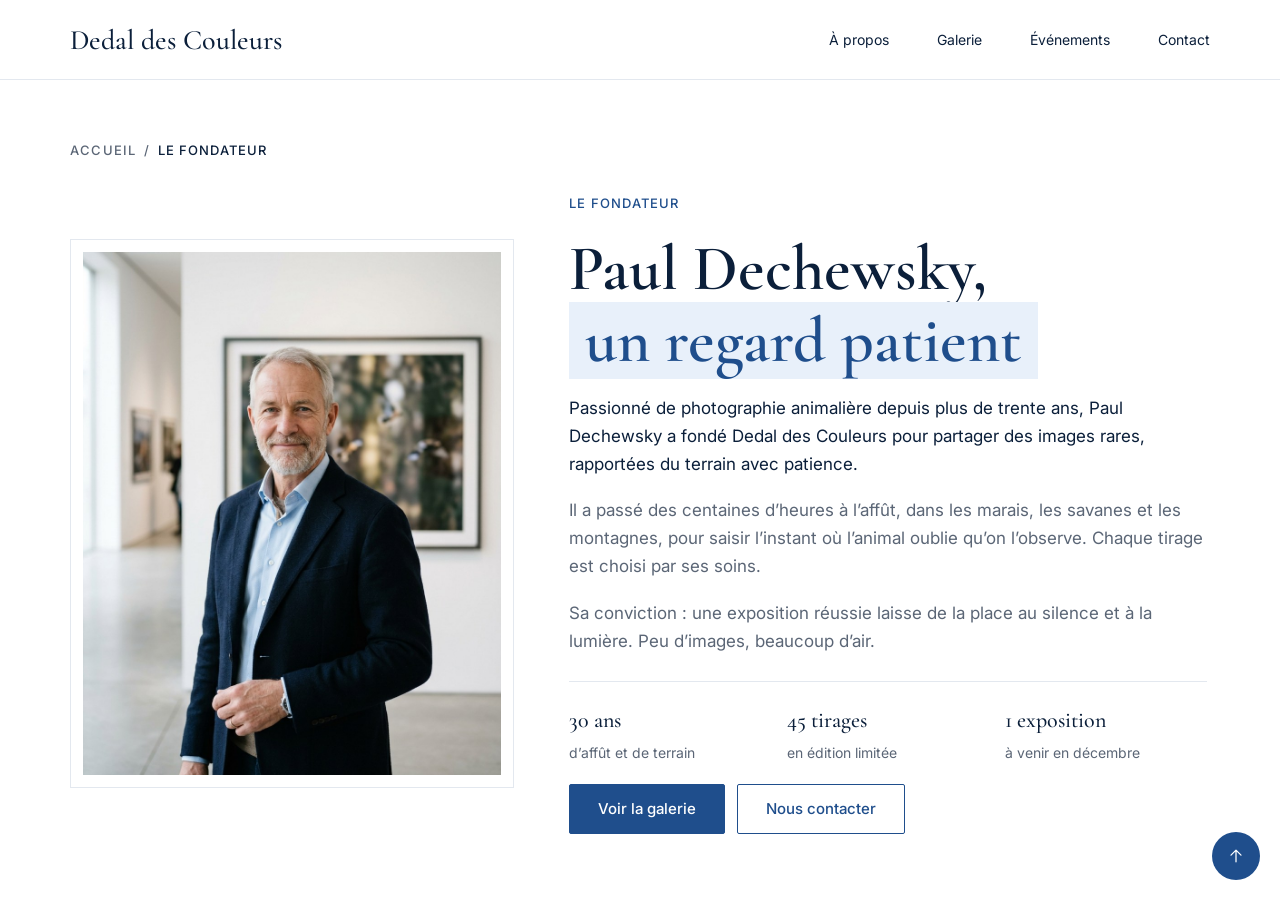
==== commit c1da9a53: "Retrait du footer des pages secondaires" ====
--- a/fondateur.html
+++ b/fondateur.html
@@ -69,17 +69,6 @@
     </section>
   </main>
 
-  <footer class="site-footer">
-    <div class="container">
-      <h2>Rejoignez-nous !</h2>
-      <ul class="social">
-        <li><a href="#" aria-label="Instagram"><svg class="icon icon--lg" viewBox="0 0 24 24"><rect x="3" y="3" width="18" height="18" rx="5"/><circle cx="12" cy="12" r="4"/><circle cx="17.5" cy="6.5" r=".6"/></svg></a></li>
-        <li><a href="#" aria-label="YouTube"><svg class="icon icon--lg" viewBox="0 0 24 24"><rect x="2" y="5" width="20" height="14" rx="4"/><path d="M10 9l5 3-5 3z"/></svg></a></li>
-        <li><a href="#" aria-label="Facebook"><svg class="icon icon--lg" viewBox="0 0 24 24"><path d="M14 8h3V4h-3a4 4 0 00-4 4v3H7v4h3v6h4v-6h3l1-4h-4V8z"/></svg></a></li>
-      </ul>
-      <p class="legal">© 2026 Dedal des Couleurs · <a href="#">Mentions légales</a></p>
-    </div>
-  </footer>
 
   <a class="to-top" href="#top" aria-label="Retour en haut"><svg class="icon" viewBox="0 0 24 24" aria-hidden="true"><path d="M12 19V5M6 11l6-6 6 6"/></svg></a>
 
--- a/css/photo.css
+++ b/css/photo.css
@@ -1,22 +1,8 @@
-/* ==========================================================================
-   DEDAL DES COULEURS — feuille de style
-   Direction artistique : "Lumière & Horizon" (fond blanc, touches de bleu)
-   --------------------------------------------------------------------------
-   Sommaire
-   1. Variables de la charte graphique
-   2. Base
-   3. Composants (boutons, tags, icônes)
-   4. En-tête et navigation
-   5. Sections de la page d'accueil
-   6. Page détail d'une photographie
-   7. Pied de page, retour en haut, barre de progression
-   8. Animations
-   9. MEDIA QUERIES (responsive)
-   ========================================================================== */
-
-/* ---------- 1. VARIABLES ---------- */
+/* Dedal des Couleurs - feuille de style */
+
+/* variables */
 :root {
-  /* Couleurs */
+  /* couleurs */
   --white: #FFFFFF;
   --brume: #F6F9FD;
   --nuit: #0B1F3A;
@@ -27,29 +13,29 @@
   --line: #E3E8EF;
   --error: #B42318;
 
-  /* Typographies */
+  /* polices */
   --font-title: "Cormorant Garamond", "Cormorant", Georgia, "Times New Roman", serif;
   --font-text: "Inter", system-ui, -apple-system, "Segoe UI", Roboto, Helvetica, Arial, sans-serif;
 
-  /* Tailles fluides (min, valeur qui s'adapte à l'écran, max) */
-  --fs-h1: clamp(2.5rem, 1.6rem + 3.6vw, 4rem);      /* 40 → 64 px */
-  --fs-h2: clamp(1.75rem, 1.2rem + 2.2vw, 2.5rem);   /* 28 → 40 px */
-  --fs-h3: clamp(1.375rem, 1.15rem + 0.9vw, 1.75rem);/* 22 → 28 px */
-  --fs-body: clamp(1rem, 0.96rem + 0.15vw, 1.0625rem);/* 16 → 17 px */
-
-  /* Espacements (échelle de la charte : 4 8 16 24 32 48 64 96 128) */
-  --pad: clamp(20px, 5.5vw, 80px);                   /* marges latérales */
-  --section-y: clamp(56px, 9vw, 112px);              /* espace vertical des sections */
+  /* tailles de texte */
+  --fs-h1: clamp(2.5rem, 1.6rem + 3.6vw, 4rem);
+  --fs-h2: clamp(1.75rem, 1.2rem + 2.2vw, 2.5rem);
+  --fs-h3: clamp(1.375rem, 1.15rem + 0.9vw, 1.75rem);
+  --fs-body: clamp(1rem, 0.96rem + 0.15vw, 1.0625rem);
+
+  /* espacements */
+  --pad: clamp(20px, 5.5vw, 80px);
+  --section-y: clamp(32px, 9vw, 112px);
   --header-h: 64px;
 
   --ease: cubic-bezier(.22, .61, .36, 1);
 }
 
-/* ---------- 2. BASE ---------- */
+/* base */
 *, *::before, *::after { box-sizing: border-box; }
 
 html {
-  scroll-behavior: auto;   /* saut direct à la section, sans défilement animé */
+  scroll-behavior: auto;
   -webkit-text-size-adjust: 100%;
 }
 
@@ -107,7 +93,7 @@
 }
 .skip-link:focus { top: 16px; }
 
-/* ---------- 3. COMPOSANTS ---------- */
+/* composants */
 .icon {
   width: 20px; height: 20px; flex: none;
   fill: none; stroke: currentColor; stroke-width: 1.5;
@@ -116,7 +102,7 @@
 .icon--lg { width: 28px; height: 28px; }
 .icon--xl { width: 48px; height: 48px; stroke-width: 1.25; }
 
-/* Boutons : le fond se remplit en glissant au survol */
+/* boutons */
 .btn {
   display: inline-flex; align-items: center; justify-content: center; gap: 12px;
   padding: 14px 28px;
@@ -137,7 +123,7 @@
 }
 .btn--block { width: 100%; }
 
-/* Tags de filtre */
+/* boutons de filtre */
 .filters { display: flex; flex-wrap: wrap; gap: 8px; margin-bottom: clamp(32px, 5vw, 48px); }
 .tag {
   padding: 8px 12px;
@@ -160,13 +146,13 @@
 #f-montagne:focus-visible ~ .filters [for="f-montagne"],
 #more:focus-visible ~ .center .btn { outline: 2px solid var(--blue); }
 
-/* Filtrage de la galerie en CSS pur : on masque les cartes qui ne sont pas dans la catégorie choisie */
+/* filtre de la galerie en CSS */
 #f-oiseaux:checked ~ .grid .card:not(.c-oiseaux),
 #f-mammiferes:checked ~ .grid .card:not(.c-mammiferes),
 #f-savane:checked ~ .grid .card:not(.c-savane),
 #f-montagne:checked ~ .grid .card:not(.c-montagne) { display: none; }
 
-/* Les 3 dernières photos sont cachées jusqu'au clic sur « Voir toute la galerie » (ou si on filtre) */
+/* les 3 dernières photos sont cachées au début */
 .is-extra { display: none; }
 #more:checked ~ .grid .is-extra,
 #f-oiseaux:checked ~ .grid .is-extra.c-oiseaux,
@@ -179,12 +165,12 @@
 #more:checked ~ .center .more-less { display: inline; }
 .btn { cursor: pointer; }
 
-/* ---------- 4. EN-TÊTE ET NAVIGATION ---------- */
+/* en-tête et menu */
 .site-header {
   --hh: var(--header-h);
   position: sticky; top: 0; z-index: 100;
 }
-.site-header::before {            /* fond flouté (en pseudo-élément pour ne pas casser le menu mobile) */
+.site-header::before {
   content: ""; position: absolute; inset: 0; z-index: -1;
   background: rgba(255, 255, 255, .92);
   -webkit-backdrop-filter: blur(10px); backdrop-filter: blur(10px);
@@ -202,7 +188,7 @@
   font-size: .875rem; color: var(--nuit);
   transition: color .25s;
 }
-.nav a::after {                    /* soulignement bleu qui se dessine */
+.nav a::after {
   content: ""; position: absolute; left: 0; right: 0; bottom: 0; height: 2px;
   background: var(--blue);
   transform: scaleX(0); transform-origin: left; transition: transform .4s var(--ease);
@@ -220,7 +206,7 @@
 .menu-toggle span:nth-child(1) { top: 15px; }
 .menu-toggle span:nth-child(2) { top: 21px; }
 .menu-toggle span:nth-child(3) { top: 27px; }
-/* Menu plein écran (mobile) : s'ouvre avec le lien #menu */
+/* menu mobile */
 .nav {
   position: fixed; inset: 0; z-index: 120;
   display: none; align-items: center; justify-content: center;
@@ -242,17 +228,17 @@
 .nav:target li:nth-child(4) { animation-delay: .21s; }
 .nav .menu-close::after { display: none; }
 
-/* ---------- 5. SECTIONS DE LA PAGE D'ACCUEIL ---------- */
+/* page d'accueil */
 section[id] { scroll-margin-top: 64px; }
 .section { padding-block: var(--section-y); }
-.section--tint { background: var(--brume); }
+.section--tint { background: var(--brume); padding-block: clamp(32px, 4.5vw, 64px); }
 
 .section-head { margin-bottom: clamp(24px, 3vw, 32px); }
 .section-head .rule { display: block; width: 40px; height: 2px; margin-top: 16px; background: var(--blue); }
 .section-head--inline { margin-bottom: clamp(32px, 5vw, 48px); }
 .section-head + .lead { margin-top: 0; margin-bottom: clamp(32px, 5vw, 48px); }
 
-/* Hero */
+/* hero */
 .hero {
   position: relative; display: flex; align-items: flex-end;
   height: 70svh; min-height: 480px; max-height: 860px;
@@ -263,35 +249,20 @@
   animation: kenburns 22s ease-in-out infinite alternate;
   will-change: transform;
 }
-/* Voile blanc pour garder le titre lisible, quelle que soit la photo.
-   Si ta photo est très sombre, augmente les valeurs d'opacité (.95 / .6). */
-.hero__veil {
-  position: absolute; inset: 0;
-  background:
-    linear-gradient(to top, rgba(255,255,255,.95) 0%, rgba(255,255,255,.6) 38%, rgba(255,255,255,0) 72%);
-}
 .hero__content { position: relative; padding-bottom: clamp(40px, 8vw, 80px); }
 .hero__content .label { margin-bottom: 16px; }
 .hero__content h1 { margin-bottom: 32px; }
 .hero__content .btn { width: 100%; }
 
-.hero__scroll {
-  display: none; position: absolute; right: var(--pad); bottom: 40px;
-  width: 24px; height: 40px; border: 1.5px solid var(--blue); border-radius: 14px;
-}
-.hero__scroll span {
-  position: absolute; left: 50%; top: 8px; width: 3px; height: 8px; margin-left: -1.5px;
-  background: var(--blue); border-radius: 2px; animation: wheel 1.8s ease-in-out infinite;
-}
-
-/* À propos */
+
+/* à propos */
 .pillars { display: grid; grid-template-columns: 1fr; gap: 40px; text-align: center; }
 .pillar { display: flex; flex-direction: column; align-items: center; gap: 16px; }
 .pillar .icon { color: var(--blue); transition: transform .5s var(--ease); }
 .pillar h3 { margin-top: 4px; }
 .pillar p { color: var(--grey); max-width: 34ch; }
 
-/* Galerie */
+/* galerie */
 .grid {
   display: grid; grid-template-columns: 1fr;
   gap: clamp(32px, 4vw, 48px) 24px; align-items: start;
@@ -301,7 +272,7 @@
   position: relative; overflow: hidden; margin-bottom: 16px; background: var(--pale);
 }
 .card--landscape .card__media, .card--portrait .card__media { aspect-ratio: 5 / 4; }
-/* Les photos en hauteur sont présentées sur passe-partout bleu pâle, sans recadrage */
+/* photos en hauteur */
 .card--portrait .card__media img { object-fit: contain; }
 .card__media img {
   width: 100%; height: 100%; object-fit: cover;
@@ -320,17 +291,17 @@
   letter-spacing: .08em; text-transform: uppercase; color: var(--grey);
 }
 
-/* Événements */
+/* événements */
 .events { display: grid; grid-template-columns: 1fr; gap: clamp(24px, 3vw, 32px); align-items: start; }
 .event { overflow: hidden; background: var(--brume); border: 1px solid var(--line); }
-.event__media { overflow: hidden; aspect-ratio: 3 / 2; background: var(--pale); }
+.event__media { overflow: hidden; aspect-ratio: 622 / 300; background: var(--pale); }
 .event__media img { width: 100%; height: 100%; object-fit: cover; transition: transform 1s var(--ease); }
 .event__body { padding: 24px; display: grid; gap: 8px; }
 .event__body p { color: var(--grey); font-size: .875rem; }
 .event__date { display: flex; align-items: center; gap: 8px; color: var(--nuit) !important; font-weight: 500; }
 .event__date .icon { color: var(--blue); }
 
-/* Contact */
+/* contact */
 .contact { display: grid; grid-template-columns: 1fr; gap: clamp(32px, 6vw, 96px); align-items: start; }
 .contact__info { display: grid; gap: 24px; }
 .contact__info li { display: flex; align-items: center; gap: 16px; }
@@ -348,7 +319,7 @@
 .field input, .field textarea {
   width: 100%; padding: 14px 16px;
   background: var(--white); border: 1px solid var(--line); border-radius: 2px;
-  font-size: 1rem; /* 16 px minimum : évite le zoom automatique sur iPhone */
+  font-size: 1rem;
   transition: border-color .25s, box-shadow .25s;
 }
 .field textarea { resize: vertical; min-height: 140px; }
@@ -359,14 +330,14 @@
 .form .btn { justify-self: stretch; }
 .center .btn { width: 100%; }
 
-/* ---------- 6. PAGE DÉTAIL D'UNE PHOTOGRAPHIE ---------- */
+/* page détail d'une photo */
 .breadcrumb {
   display: flex; flex-wrap: wrap; gap: 8px; padding-block: 24px 0;
   font-size: .6875rem; font-weight: 500; letter-spacing: .08em; text-transform: uppercase; color: var(--grey);
 }
 .breadcrumb a { transition: color .25s; }
 .breadcrumb [aria-current] { color: var(--nuit); }
-.section--detail { padding-top: clamp(24px, 3vw, 32px); }
+.section--detail { padding-top: clamp(24px, 3vw, 32px); padding-bottom: clamp(32px, 4.5vw, 64px); }
 
 .detail { display: grid; grid-template-columns: 1fr; gap: clamp(32px, 4vw, 48px); align-items: start; }
 .detail__media { background: var(--pale); }
@@ -397,7 +368,7 @@
 .similar .card__title { font-size: 1.125rem; }
 .similar .card__meta { font-size: .6875rem; }
 
-/* Photo en grand (lightbox) : s'ouvre quand l'adresse se termine par #zoom (:target) */
+/* photo en grand */
 .lightbox {
   display: none; position: fixed; inset: 0; z-index: 300;
   place-items: center; background: rgba(255, 255, 255, .98);
@@ -411,17 +382,17 @@
   background: var(--white); color: var(--nuit); transition: background-color .3s, color .3s, transform .4s var(--ease);
 }
 
-/* ---------- 7. PIED DE PAGE, RETOUR EN HAUT, PROGRESSION ---------- */
-.site-footer { padding-block: clamp(48px, 7vw, 72px); border-top: 1px solid var(--line); text-align: center; }
+/* pied de page, bouton retour en haut, barre de progression */
+.site-footer { padding-block: clamp(48px, 7vw, 72px); text-align: center; }
 .site-footer h3 { margin-bottom: 20px; }
-.social { display: flex; justify-content: center; gap: 16px; }
+.social { display: flex; justify-content: center; gap: 24px; }
 .social a {
-  display: grid; place-items: center; width: 52px; height: 52px; border-radius: 50%;
-  border: 1px solid var(--line); color: var(--blue);
+  display: grid; place-items: center; width: 32px; height: 32px;
+  color: var(--blue);
   transition: background-color .3s, color .3s, border-color .3s, transform .4s var(--ease);
 }
 .legal { margin-top: 28px; font-size: .875rem; color: var(--grey); }
-.legal a { text-decoration: underline; text-underline-offset: 3px; }
+.legal a { text-decoration: none; }
 
 .to-top {
   position: fixed; right: 16px; bottom: 16px; z-index: 90;
@@ -435,32 +406,30 @@
   background: var(--blue); transform: scaleX(0); transform-origin: left;
 }
 
-/* ---------- 8. ANIMATIONS ---------- */
+/* animations */
 @keyframes kenburns { from { transform: scale(1); } to { transform: scale(1.08); } }
-@keyframes wheel { 0% { opacity: 0; transform: translateY(0); } 40% { opacity: 1; } 100% { opacity: 0; transform: translateY(14px); } }
 @keyframes fadeUp { from { opacity: 0; transform: translateY(24px); } to { opacity: 1; transform: none; } }
 @keyframes pop { from { opacity: 0; transform: translateY(16px) scale(.98); } to { opacity: 1; transform: none; } }
 @keyframes fade { from { opacity: 0; } to { opacity: 1; } }
 
-/* Le texte du hero apparaît en cascade au chargement (animation CSS, "both" = invisible pendant le délai) */
+/* le texte du hero apparaît au chargement */
 .hero__content > * { animation: fadeUp .9s var(--ease) both; }
 .hero__content > :nth-child(1) { animation-delay: .15s; }
 .hero__content > :nth-child(2) { animation-delay: .3s; }
 .hero__content > :nth-child(3) { animation-delay: .5s; }
 
-/* Apparition au scroll : js/main.js ajoute .is-visible quand l'élément entre à l'écran.
-   Sans JavaScript, tout reste visible (la classe .js n'est posée que si le script tourne). */
+/* apparition des blocs au scroll (voir js/main.js) */
 @keyframes reveal { from { opacity: 0; transform: translateY(28px); } to { opacity: 1; transform: none; } }
 @keyframes drawRule { from { width: 0; } to { width: 40px; } }
 .js .reveal:not(.is-visible) { opacity: 0; }
 .js .reveal.is-visible { animation: reveal .8s var(--ease) backwards; }
 .js .section-head.is-visible .rule { animation: drawRule .8s var(--ease) .2s backwards; }
 
-/* Tous les textes changent de couleur au survol */
+/* changement de couleur des textes au survol */
 h1, h2, h3, p, dt, dd, li, .label, mark, .logo, .field label, .legal, .lead { transition: color .3s; }
 .hero__content .btn { transition: background-size .45s var(--ease), color .3s, border-color .3s; }
 
-/* Effets au survol — uniquement avec une souris (pas sur écran tactile) */
+/* effets au survol (souris seulement) */
 @media (hover: hover) {
   h1:hover, h2:hover, h3:hover, p:hover, dt:hover, dd:hover, li:hover,
   .label:hover, .lead:hover, .logo:hover, .field label:hover, .legal:hover,
@@ -486,28 +455,24 @@
   .detail__zoom:hover .detail__zoom-chip { opacity: 1; transform: none; }
   .pager a:hover::after { transform: scaleX(1); }
   .breadcrumb a:hover { color: var(--blue); }
-  .social a:hover { background: var(--blue); color: var(--white); border-color: var(--blue); transform: translateY(-4px); }
+  .social a:hover { color: var(--nuit); transform: translateY(-4px); }
   .legal a:hover { color: var(--blue); }
   .to-top:hover { background: var(--nuit); }
   .lightbox__close:hover { background: var(--blue); color: var(--white); transform: rotate(90deg); }
 }
 
-/* ==========================================================================
-   9. RESPONSIVE — MOBILE D'ABORD (min-width)
-   ========================================================================== */
-
-/* Mobile d'abord : les styles de base ci-dessus sont ceux du téléphone ;
-   chaque bloc ci-dessous ajoute ce qui change à partir d'une largeur (min-width). */
-
-/* Grand téléphone (≥ 401 px) */
+/* responsive : on part du mobile puis on agrandit avec min-width */
+
+
+
+/* grand téléphone */
 @media (min-width: 401px) {
   .tag { padding: 8px 16px; font-size: .875rem; }
   .pager { flex-direction: row; align-items: normal; }
-  .social { gap: 24px; }
   .breadcrumb { font-size: .8125rem; }
 }
 
-/* Grand mobile / tablette (≥ 641 px) */
+/* tablette */
 @media (min-width: 641px) {
   .hero { height: calc(100svh - var(--header-h)); min-height: 520px; }
 
@@ -525,7 +490,7 @@
   .lightbox img { max-width: 94vw; max-height: 88vh; }
 }
 
-/* Tablette en paysage / petit desktop (≥ 901 px) : menu horizontal, grilles larges */
+/* petit ordinateur */
 @media (min-width: 901px) {
   :root { --header-h: 80px; }
   .menu-toggle { display: none; }
@@ -543,35 +508,35 @@
   .contact__info { grid-template-columns: 1fr; }
   .detail { grid-template-columns: minmax(0, 1.5fr) minmax(0, 1fr); }
   .detail__info { position: sticky; }
-  .hero__scroll { display: block; }
-}
-
-/* Desktop (≥ 1101 px) */
+}
+
+/* ordinateur */
 @media (min-width: 1101px) {
   .nav ul { gap: 48px; }
   .contact { grid-template-columns: 1fr 1.2fr; }
-  .detail { grid-template-columns: minmax(0, 1.9fr) minmax(0, 1fr); }
+  .detail { grid-template-columns: minmax(0, 2.18fr) minmax(0, 1fr); }
+  .breadcrumb { padding-top: 60px; }
   .similar { grid-template-columns: repeat(4, 1fr); }
 }
 
-/* Très grands écrans */
+/* très grands écrans */
 @media (min-width: 1600px) {
   :root { --fs-body: 1.125rem; }
   .hero { max-height: 920px; }
 }
 
-/* Téléphone tenu en paysage : peu de hauteur */
+/* téléphone en paysage */
 @media (max-height: 500px) and (orientation: landscape) {
   .hero { height: auto; min-height: 420px; }
   .nav { align-items: flex-start; }
 }
 
-/* Écrans tactiles : pas d'effet de survol */
+/* écrans tactiles */
 @media (hover: none) {
   .card__chip { display: none; }
 }
 
-/* Accessibilité : si l'utilisateur a demandé moins d'animations */
+/* moins d'animations si demandé */
 @media (prefers-reduced-motion: reduce) {
   html { scroll-behavior: auto; }
   *, *::before, *::after { animation: none !important; transition: none !important; }
@@ -579,9 +544,9 @@
   .section-head .rule { width: 40px !important; }
 }
 
-/* Impression */
+/* impression */
 @media print {
-  .site-header, .to-top, .progress, .hero__scroll, .filters, .menu-toggle { display: none !important; }
+  .site-header, .to-top, .progress, .filters, .menu-toggle { display: none !important; }
   .reveal { opacity: 1 !important; transform: none !important; }
   .lightbox { display: none !important; }
   body { color: #000; }
--- a/css/fondateur.css
+++ b/css/fondateur.css
@@ -1,4 +1,5 @@
-.founder { display: grid; grid-template-columns: 1fr; gap: clamp(32px, 6vw, 88px); align-items: center; }
+/* page Le fondateur */
+.founder { display: grid; grid-template-columns: 1fr; gap: clamp(32px, 4.3vw, 62px); align-items: center; }
 .founder__media { max-width: 360px; margin: 0; padding: 12px; border: 1px solid var(--line); background: var(--white); }
 .founder__media img { display: block; width: 100%; height: auto; aspect-ratio: 4 / 5; object-fit: cover; }
 .founder__text { display: grid; gap: 18px; max-width: 58ch; }
@@ -7,10 +8,12 @@
 .founder__text .label { color: var(--blue); }
 .mark { background: var(--pale); color: var(--blue); padding: 0 .25em; }
 .facts { list-style: none; margin: 8px 0 0; padding: 20px 0 0; border-top: 1px solid var(--line); display: grid; grid-template-columns: 1fr; gap: 16px; }
-.facts strong { display: block; font-family: var(--font-title); font-size: 1.5rem; font-weight: 600; color: var(--nuit); }
+.facts strong { display: block; font-family: var(--font-title); font-size: 1.375rem; font-weight: 500; color: var(--nuit); }
 .facts span { font-size: .875rem; color: var(--grey); }
 .founder__cta { display: flex; flex-wrap: wrap; gap: 12px; }
 .founder__cta .btn { width: 100%; }
 @media (min-width: 521px) { .facts { grid-template-columns: repeat(3, 1fr); } .founder__cta .btn { width: auto; } }
-@media (min-width: 901px) { .founder { grid-template-columns: minmax(260px, 420px) 1fr; } .founder__media { max-width: none; } }
+@media (min-width: 901px) { .founder { grid-template-columns: minmax(260px, 444px) 1fr; } .founder__media { max-width: none; } }
+
+/* titre du pied de page */
 .site-footer h2 { font-size: var(--fs-h3); line-height: 1.2; margin-bottom: 20px; }
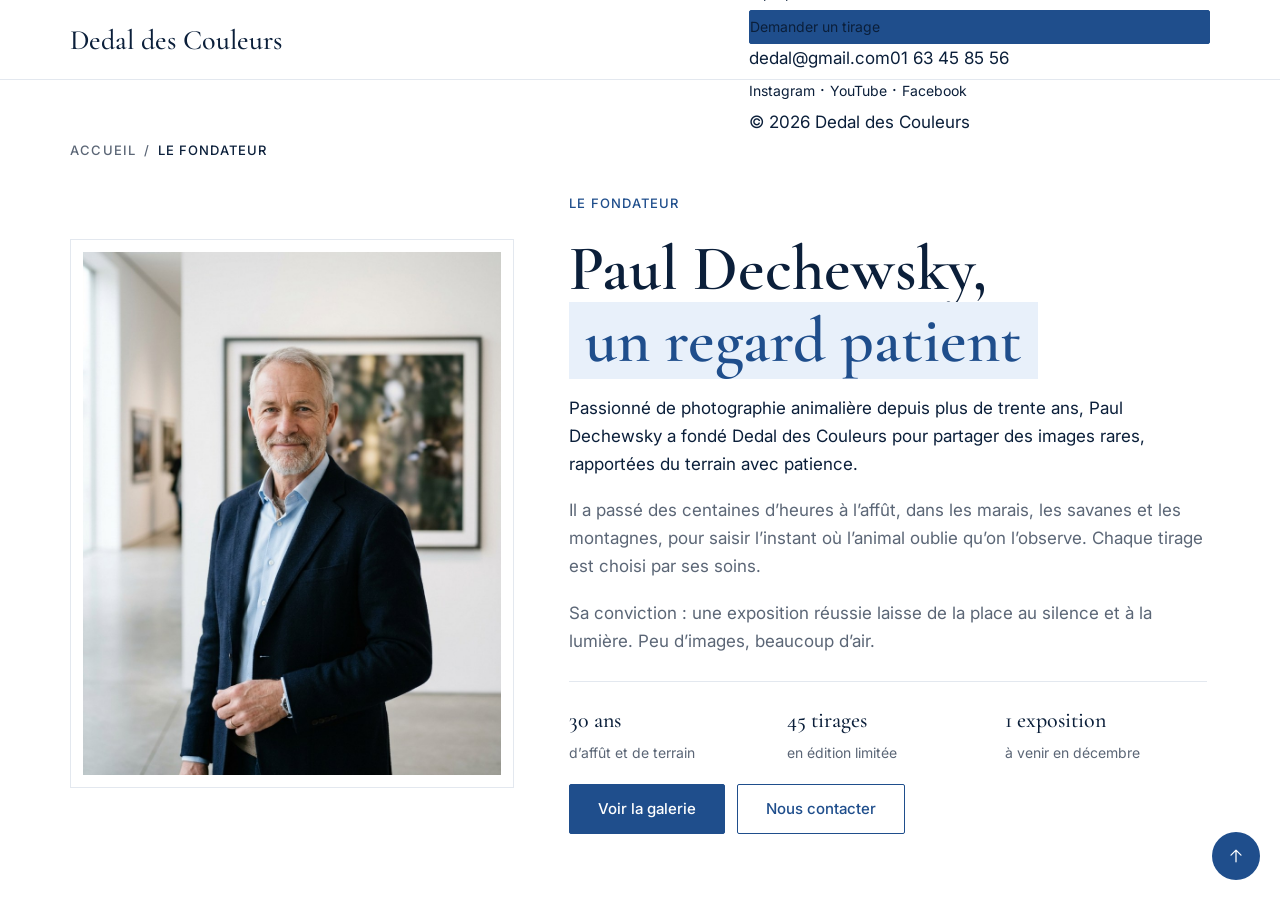
==== commit 9bd6a873: "Ajout du contenu du menu sur toutes les pages" ====
--- a/fondateur.html
+++ b/fondateur.html
@@ -27,12 +27,17 @@
       <a class="menu-toggle" href="#menu" aria-label="Ouvrir le menu"><span></span><span></span><span></span></a>
       <nav id="menu" class="nav" aria-label="Navigation principale">
         <a class="menu-close" href="#contenu" aria-label="Fermer le menu"><svg class="icon" viewBox="0 0 24 24" aria-hidden="true"><path d="M6 6l12 12M18 6L6 18"/></svg></a>
+        <p class="menu-label">Menu</p>
         <ul>
-          <li><a href="index.html#a-propos">À propos</a></li>
-          <li><a href="index.html#galerie" >Galerie</a></li>
-          <li><a href="index.html#evenements">Événements</a></li>
-          <li><a href="index.html#contact">Contact</a></li>
+          <li><a href="index.html#a-propos">À propos<svg class="icon menu-arrow" viewBox="0 0 24 24" aria-hidden="true"><path d="M5 12h14M13 6l6 6-6 6"/></svg></a></li>
+          <li><a href="index.html#galerie" >Galerie<svg class="icon menu-arrow" viewBox="0 0 24 24" aria-hidden="true"><path d="M5 12h14M13 6l6 6-6 6"/></svg></a></li>
+          <li><a href="index.html#evenements">Événements<svg class="icon menu-arrow" viewBox="0 0 24 24" aria-hidden="true"><path d="M5 12h14M13 6l6 6-6 6"/></svg></a></li>
+          <li><a href="index.html#contact">Contact<svg class="icon menu-arrow" viewBox="0 0 24 24" aria-hidden="true"><path d="M5 12h14M13 6l6 6-6 6"/></svg></a></li>
         </ul>
+        <a class="btn btn--primary btn--block menu-cta" href="index.html#contact">Demander un tirage</a>
+        <p class="menu-info">dedal@gmail.com<span>01 63 45 85 56</span></p>
+        <p class="menu-social"><a href="#">Instagram</a> · <a href="#">YouTube</a> · <a href="#">Facebook</a></p>
+        <p class="menu-copy">© 2026 Dedal des Couleurs</p>
       </nav>
     </div>
   </header>
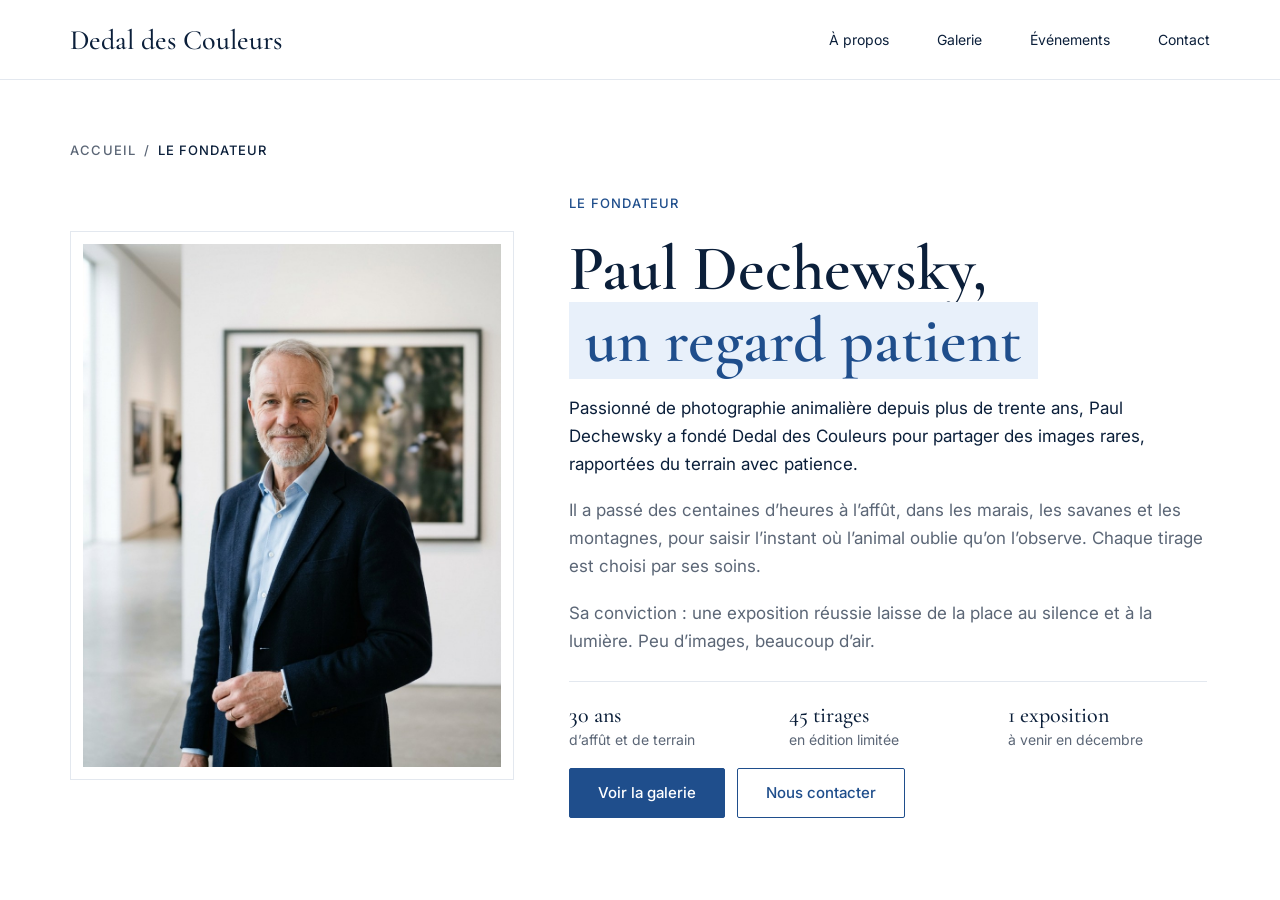
==== commit 95d6ec83: "Retrait du bouton retour en haut et de la barre" ====
--- a/fondateur.html
+++ b/fondateur.html
@@ -19,7 +19,6 @@
 </head>
 <body>
   <a class="skip-link" href="#contenu">Aller au contenu</a>
-  <div class="progress" aria-hidden="true"></div>
 
   <header class="site-header">
     <div class="container header-inner">
@@ -75,7 +74,6 @@
   </main>
 
 
-  <a class="to-top" href="#top" aria-label="Retour en haut"><svg class="icon" viewBox="0 0 24 24" aria-hidden="true"><path d="M12 19V5M6 11l6-6 6 6"/></svg></a>
 
 </body>
 </html>
--- a/css/photo.css
+++ b/css/photo.css
@@ -24,7 +24,7 @@
   --fs-body: clamp(1rem, 0.96rem + 0.15vw, 1.0625rem);
 
   /* espacements */
-  --pad: clamp(20px, 5.5vw, 80px);
+  --pad: 20px;
   --section-y: clamp(32px, 9vw, 112px);
   --header-h: 64px;
 
@@ -41,6 +41,7 @@
 
 body {
   margin: 0;
+  overflow-x: clip;
   background: var(--white);
   color: var(--nuit);
   font-family: var(--font-text);
@@ -208,20 +209,36 @@
 .menu-toggle span:nth-child(3) { top: 27px; }
 /* menu mobile */
 .nav {
-  position: fixed; inset: 0; z-index: 120;
-  display: none; align-items: center; justify-content: center;
-  padding: calc(var(--header-h) + 24px) var(--pad) 48px;
+  position: fixed; inset: 0; z-index: 105;
+  display: none; flex-direction: column;
+  padding: calc(var(--header-h) + 40px) var(--pad) 32px;
   background: var(--white);
   overflow-y: auto;
 }
+.nav::before { content: ""; position: absolute; left: 0; right: 0; top: var(--header-h); border-top: 1px solid var(--line); }
 .nav:target { display: flex; animation: fade .3s ease both; }
+body:has(#menu:target) .menu-toggle { visibility: hidden; }
 .nav .menu-close {
   display: grid; place-items: center; position: absolute; top: 10px; right: var(--pad);
-  width: 44px; height: 44px; border: 1px solid var(--line); border-radius: 50%;
-}
-.nav a:not(.menu-close) {
-  font-family: var(--font-title); font-size: clamp(2rem, 8vw, 2.75rem); font-weight: 500; padding: 8px 0;
-}
+  width: 44px; height: 44px; padding: 0;
+}
+.nav .menu-close .icon { width: 24px; height: 24px; }
+.menu-label { margin: 0 0 12px; font-size: .75rem; font-weight: 500; letter-spacing: .12em; text-transform: uppercase; color: var(--blue); }
+.nav ul { align-items: stretch; gap: 0; }
+.nav li { border-bottom: 1px solid var(--line); }
+.nav ul a {
+  display: flex; align-items: center; justify-content: space-between;
+  font-family: var(--font-title); font-size: 1.75rem; font-weight: 500; line-height: 1.2; padding: 20px 0;
+}
+.nav ul a::after, .nav .menu-cta::after, .menu-social a::after { display: none; }
+.menu-arrow { width: 16px; height: 16px; flex: none; color: var(--grey); }
+.nav a[aria-current] .menu-arrow { color: var(--blue); }
+.nav .menu-cta { margin-top: 40px; padding: 14px 28px; font-size: .9375rem; color: var(--white); }
+.menu-info { margin: 72px 0 0; line-height: 1.5; color: var(--nuit); }
+.menu-info span { display: block; color: var(--grey); }
+.menu-social { margin: 30px 0 0; font-size: .875rem; color: var(--grey); }
+.menu-social a { padding: 0; font-size: .875rem; color: var(--blue); }
+.menu-copy { margin: 40px 0 0; font-size: .875rem; color: var(--grey); }
 .nav:target li { animation: fadeUp .5s var(--ease) both; }
 .nav:target li:nth-child(2) { animation-delay: .07s; }
 .nav:target li:nth-child(3) { animation-delay: .14s; }
@@ -333,7 +350,7 @@
 /* page détail d'une photo */
 .breadcrumb {
   display: flex; flex-wrap: wrap; gap: 8px; padding-block: 24px 0;
-  font-size: .6875rem; font-weight: 500; letter-spacing: .08em; text-transform: uppercase; color: var(--grey);
+  font-size: .75rem; font-weight: 500; letter-spacing: .08em; text-transform: uppercase; color: var(--grey);
 }
 .breadcrumb a { transition: color .25s; }
 .breadcrumb [aria-current] { color: var(--nuit); }
@@ -343,7 +360,7 @@
 .detail__media { background: var(--pale); }
 .detail__zoom { position: relative; display: block; width: 100%; cursor: zoom-in; overflow: hidden; }
 .detail__zoom img {
-  display: block; margin-inline: auto; width: auto; max-width: 100%; max-height: 78svh; height: auto;
+  display: block; margin-inline: auto; width: 100%; aspect-ratio: 350 / 390; object-fit: cover; object-position: 88% 50%; height: auto;
   transition: transform 1s var(--ease);
 }
 .detail__zoom-chip {
@@ -358,15 +375,18 @@
 .specs dt { font-size: .875rem; color: var(--grey); }
 .specs dd { font-size: .875rem; text-align: right; }
 
-.pager { display: flex; flex-direction: column; align-items: flex-start; justify-content: space-between; gap: 16px; padding-top: 32px; font-size: .875rem; color: var(--blue); }
+.pager { display: flex; flex-direction: row; align-items: normal; justify-content: space-between; gap: 16px; padding-top: 32px; font-size: .875rem; color: var(--blue); }
 .pager a { position: relative; padding-block: 4px; }
 .pager a::after {
   content: ""; position: absolute; left: 0; right: 0; bottom: 0; height: 1px; background: currentColor;
   transform: scaleX(0); transform-origin: left; transition: transform .4s var(--ease);
 }
-.similar { display: grid; grid-template-columns: repeat(2, 1fr); gap: 16px; }
-.similar .card__title { font-size: 1.125rem; }
-.similar .card__meta { font-size: .6875rem; }
+.similar { display: flex; gap: 16px; overflow-x: auto; margin-inline: calc(var(--pad) * -1); padding-inline: var(--pad); scroll-snap-type: x mandatory; scroll-padding-inline: var(--pad); scrollbar-width: none; }
+.similar .card { flex: 0 0 167px; scroll-snap-align: start; }
+.similar .card__media { aspect-ratio: 167 / 320; }
+.similar .card__media img { object-fit: cover; }
+.similar .card__title { font-size: 1.375rem; }
+.similar .card__meta { font-size: .75rem; }
 
 /* photo en grand */
 .lightbox {
@@ -382,7 +402,7 @@
   background: var(--white); color: var(--nuit); transition: background-color .3s, color .3s, transform .4s var(--ease);
 }
 
-/* pied de page, bouton retour en haut, barre de progression */
+/* pied de page */
 .site-footer { padding-block: clamp(48px, 7vw, 72px); text-align: center; }
 .site-footer h3 { margin-bottom: 20px; }
 .social { display: flex; justify-content: center; gap: 24px; }
@@ -393,18 +413,6 @@
 }
 .legal { margin-top: 28px; font-size: .875rem; color: var(--grey); }
 .legal a { text-decoration: none; }
-
-.to-top {
-  position: fixed; right: 16px; bottom: 16px; z-index: 90;
-  display: grid; place-items: center; width: 48px; height: 48px; border-radius: 50%;
-  background: var(--blue); color: var(--white);
-  transition: background-color .3s;
-}
-
-.progress {
-  position: fixed; top: 0; left: 0; right: 0; height: 2px; z-index: 200;
-  background: var(--blue); transform: scaleX(0); transform-origin: left;
-}
 
 /* animations */
 @keyframes kenburns { from { transform: scale(1); } to { transform: scale(1.08); } }
@@ -457,7 +465,6 @@
   .breadcrumb a:hover { color: var(--blue); }
   .social a:hover { color: var(--nuit); transform: translateY(-4px); }
   .legal a:hover { color: var(--blue); }
-  .to-top:hover { background: var(--nuit); }
   .lightbox__close:hover { background: var(--blue); color: var(--white); transform: rotate(90deg); }
 }
 
@@ -474,6 +481,7 @@
 
 /* tablette */
 @media (min-width: 641px) {
+  :root { --pad: clamp(32px, 5.5vw, 80px); }
   .hero { height: calc(100svh - var(--header-h)); min-height: 520px; }
 
   .hero__content .btn { width: auto; }
@@ -483,10 +491,11 @@
   .grid { grid-template-columns: repeat(2, 1fr); }
   .events { grid-template-columns: repeat(2, 1fr); }
   .contact__info { grid-template-columns: repeat(auto-fit, minmax(220px, 1fr)); }
-  .similar { gap: 24px; }
+  .similar { display: grid; grid-template-columns: repeat(2, 1fr); gap: 24px; overflow: visible; margin-inline: 0; padding-inline: 0; }
+  .similar .card { flex: none; }
+  .similar .card__media { aspect-ratio: 302 / 320; }
   .similar .card__title { font-size: var(--fs-h3); }
   .similar .card__meta { font-size: .8125rem; }
-  .to-top { right: 20px; bottom: 20px; }
   .lightbox img { max-width: 94vw; max-height: 88vh; }
 }
 
@@ -500,7 +509,10 @@
   }
   .nav .menu-close { display: none; }
   .nav ul { flex-direction: row; align-items: stretch; gap: 32px; }
-  .nav a:not(.menu-close) { font-family: inherit; font-size: .875rem; font-weight: inherit; padding: 6px 0; }
+  .nav a:not(.menu-close) { display: inline-block; font-family: inherit; font-size: .875rem; font-weight: inherit; padding: 6px 0; }
+  .nav::before, .menu-label, .menu-arrow, .nav a.menu-cta, .menu-info, .menu-social, .menu-copy { display: none; }
+  .nav li { border-bottom: 0; }
+  .nav ul a::after { display: block; }
   .nav:target li { animation: none; }
   .pillars { gap: clamp(32px, 5vw, 64px); }
   .grid { grid-template-columns: repeat(3, 1fr); }
@@ -546,7 +558,7 @@
 
 /* impression */
 @media print {
-  .site-header, .to-top, .progress, .filters, .menu-toggle { display: none !important; }
+  .site-header, .filters, .menu-toggle { display: none !important; }
   .reveal { opacity: 1 !important; transform: none !important; }
   .lightbox { display: none !important; }
   body { color: #000; }
--- a/css/fondateur.css
+++ b/css/fondateur.css
@@ -7,9 +7,9 @@
 .founder__text .lead { color: var(--nuit); }
 .founder__text .label { color: var(--blue); }
 .mark { background: var(--pale); color: var(--blue); padding: 0 .25em; }
-.facts { list-style: none; margin: 8px 0 0; padding: 20px 0 0; border-top: 1px solid var(--line); display: grid; grid-template-columns: 1fr; gap: 16px; }
-.facts strong { display: block; font-family: var(--font-title); font-size: 1.375rem; font-weight: 500; color: var(--nuit); }
-.facts span { font-size: .875rem; color: var(--grey); }
+.facts { list-style: none; margin: 8px 0 0; padding: 20px 0 0; border-top: 1px solid var(--line); display: grid; grid-template-columns: 1fr; gap: 20px; }
+.facts strong { display: block; line-height: 1.2; font-family: var(--font-title); font-size: 1.375rem; font-weight: 500; color: var(--nuit); }
+.facts span { display: block; margin-top: 2px; font-size: .875rem; line-height: 1.4; color: var(--grey); }
 .founder__cta { display: flex; flex-wrap: wrap; gap: 12px; }
 .founder__cta .btn { width: 100%; }
 @media (min-width: 521px) { .facts { grid-template-columns: repeat(3, 1fr); } .founder__cta .btn { width: auto; } }
